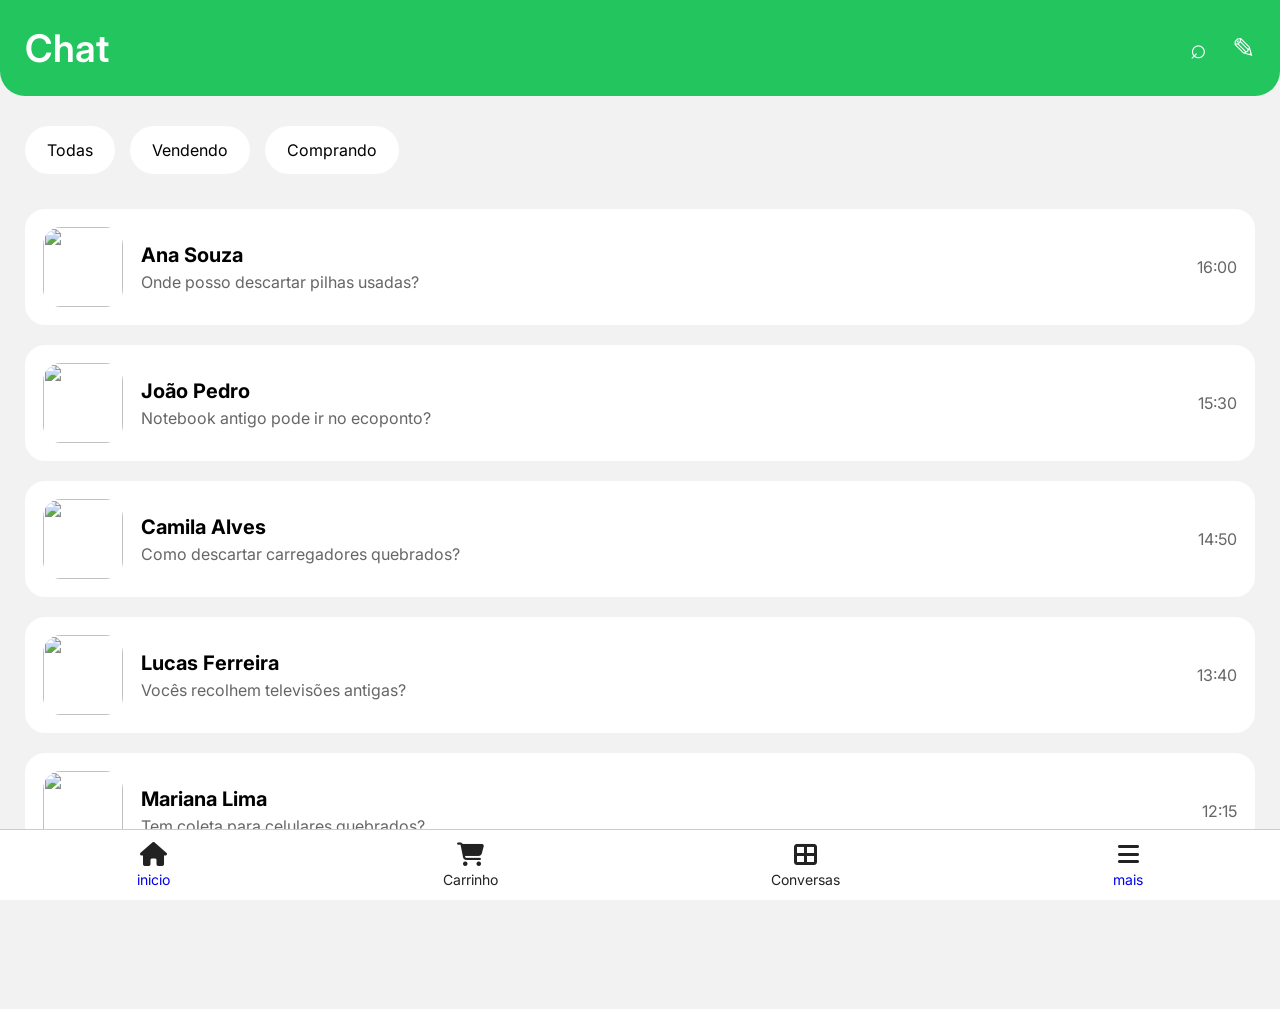
==== conversas.html @ bff2f982 "Add files via upload" ====
<!DOCTYPE html>
<html lang="pt-br">
<head>
<meta charset="UTF-8">
<meta name="viewport" content="width=device-width, initial-scale=1.0">
<title>Chat Azul</title>
 
<link rel="preconnect" href="https://fonts.googleapis.com">
<link rel="preconnect" href="https://fonts.gstatic.com" crossorigin>
 
<link href="https://fonts.googleapis.com/css2?family=Inter:wght@400;500;600&display=swap" rel="stylesheet">
 
<style>
 
*{
    margin:0;
    padding:0;
    box-sizing:border-box;
    font-family:'Inter', sans-serif;
}
 
body{
    background:#f2f2f2;
}
 
/* CABEÇALHO */
 
.topo{
    display:flex;
    justify-content:space-between;
    align-items:center;
    background:#22C55E;
    padding:25px;
    border-radius:0 0 25px 25px;
    margin-bottom:30px;
}
 
.topo h1{
    font-size:38px;
    font-weight:600;
    color:white;
}
 
.icons{
    display:flex;
    gap:25px;
}
 
.icons span{
    font-size:28px;
    color:white;
    cursor:pointer;
    transition:0.3s;
}
 
/* HOVER AZUL */
.icons span:hover{
    color:#2563EB;
    transform:scale(1.2);
}
 
/* CONTEUDO */
 
.container{
    width:100%;
    padding:0 25px 120px;
}
 
/* FILTROS */
 
.filtros{
    display:flex;
    gap:15px;
    margin-bottom:35px;
}
 
.filtros button{
    padding:14px 22px;
    border:none;
    border-radius:30px;
    background:white;
    font-size:16px;
    cursor:pointer;
    transition:0.3s;
}
 
/* HOVER AZUL */
.filtros button:hover{
    background:#DBEAFE;
    color:#2563EB;
    transform:scale(1.05);
}
 
/* CONVERSAS */
 
.chat-item{
    display:flex;
    align-items:center;
    gap:18px;
    background:white;
    padding:18px;
    border-radius:20px;
    margin-bottom:20px;
    transition:0.3s;
    cursor:pointer;
}
 
/* HOVER AZUL */
.chat-item:hover{
    background:#DBEAFE;
    transform:scale(1.03);
    box-shadow:0 8px 18px rgba(37,99,235,0.25);
}
 
.chat-item img{
    width:80px;
    height:80px;
    border-radius:18px;
    object-fit:cover;
}
 
.info{
    flex:1;
}
 
.info h3{
    font-size:20px;
    margin-bottom:5px;
    transition:0.3s;
}
 
.info p{
    color:#666;
    transition:0.3s;
}
 
.chat-item:hover h3{
    color:#2563EB;
}
 
.chat-item:hover p{
    color:#1D4ED8;
}
 
.hora{
    color:#666;
}
 
/* MENU INFERIOR */
 
 .bottom{
      position:fixed;
      bottom:0;
      left:0;
      width:100%;
      background:#fff;
      display:flex;
      justify-content:space-around;
      padding:12px 0;
      border-top:1px solid #ccc;
    }
 
    .bottom-item{
      text-align:center;
      color:#222;
      font-size:14px;
      transition:0.3s;
      cursor:pointer;
    }
    a{
        text-decoration: none;
    }
 
    .bottom-item:hover{
      color:#3483fa;
      transform:translateY(-3px);
    }
 
    .bottom-item i{
      display:block;
      font-size:24px;
      margin-bottom:5px;
    }
 
</style>
 
<link rel="stylesheet" href="https://cdnjs.cloudflare.com/ajax/libs/font-awesome/6.5.1/css/all.min.css">
 
</head>
<body>
 
<!-- CABEÇALHO -->
<div class="topo">
 
    <h1>Chat</h1>
 
    <div class="icons">
        <span>⌕</span>
        <span>✎</span>
    </div>
 
</div>
 
<div class="container">
 
    <!-- FILTROS -->
    <div class="filtros">
        <button>Todas</button>
        <button>Vendendo</button>
        <button>Comprando</button>
    </div>
 
    <!-- CONVERSAS -->
    <div class="chat-item">
        <img src="https://images.unsplash.com/photo-1494790108377-be9c29b29330?q=80&w=400&auto=format&fit=crop">
 
        <div class="info">
            <h3>Ana Souza</h3>
            <p>Onde posso descartar pilhas usadas?</p>
        </div>
 
        <div class="hora">16:00</div>
    </div>
 
    <div class="chat-item">
        <img src="https://images.unsplash.com/photo-1500648767791-00dcc994a43e?q=80&w=400&auto=format&fit=crop">
 
        <div class="info">
            <h3>João Pedro</h3>
            <p>Notebook antigo pode ir no ecoponto?</p>
        </div>
 
        <div class="hora">15:30</div>
    </div>
 
    <div class="chat-item">
        <img src="https://images.unsplash.com/photo-1544005313-94ddf0286df2?q=80&w=400&auto=format&fit=crop">
 
        <div class="info">
            <h3>Camila Alves</h3>
            <p>Como descartar carregadores quebrados?</p>
        </div>
 
        <div class="hora">14:50</div>
    </div>
 
    <div class="chat-item">
        <img src="https://images.unsplash.com/photo-1506794778202-cad84cf45f1d?q=80&w=400&auto=format&fit=crop">
 
        <div class="info">
            <h3>Lucas Ferreira</h3>
            <p>Vocês recolhem televisões antigas?</p>
        </div>
 
        <div class="hora">13:40</div>
    </div>
 
    <div class="chat-item">
        <img src="https://images.unsplash.com/photo-1488426862026-3ee34a7d66df?q=80&w=400&auto=format&fit=crop">
 
        <div class="info">
            <h3>Mariana Lima</h3>
            <p>Tem coleta para celulares quebrados?</p>
        </div>
 
        <div class="hora">12:15</div>
    </div>
 
</div>
 
<!-- MENU INFERIOR -->
<div class="bottom">
 
    <div class="bottom-item">
        <i class="fa-solid fa-house"></i>
        <a href="index.html">inicio</a>
    </div>
 
    <div class="bottom-item">
        <i class="fa-solid fa-cart-shopping"></i>
        Carrinho
    </div>
 
    <div class="bottom-item">
        <i class="fa-solid fa-table-cells-large"></i>
        Conversas
    </div>
 
    <div class="bottom-item">
        <i class="fa-solid fa-bars"></i>
         <a href="mais.html">mais</a>
    </div>
 
</div>
 
</body>
</html>
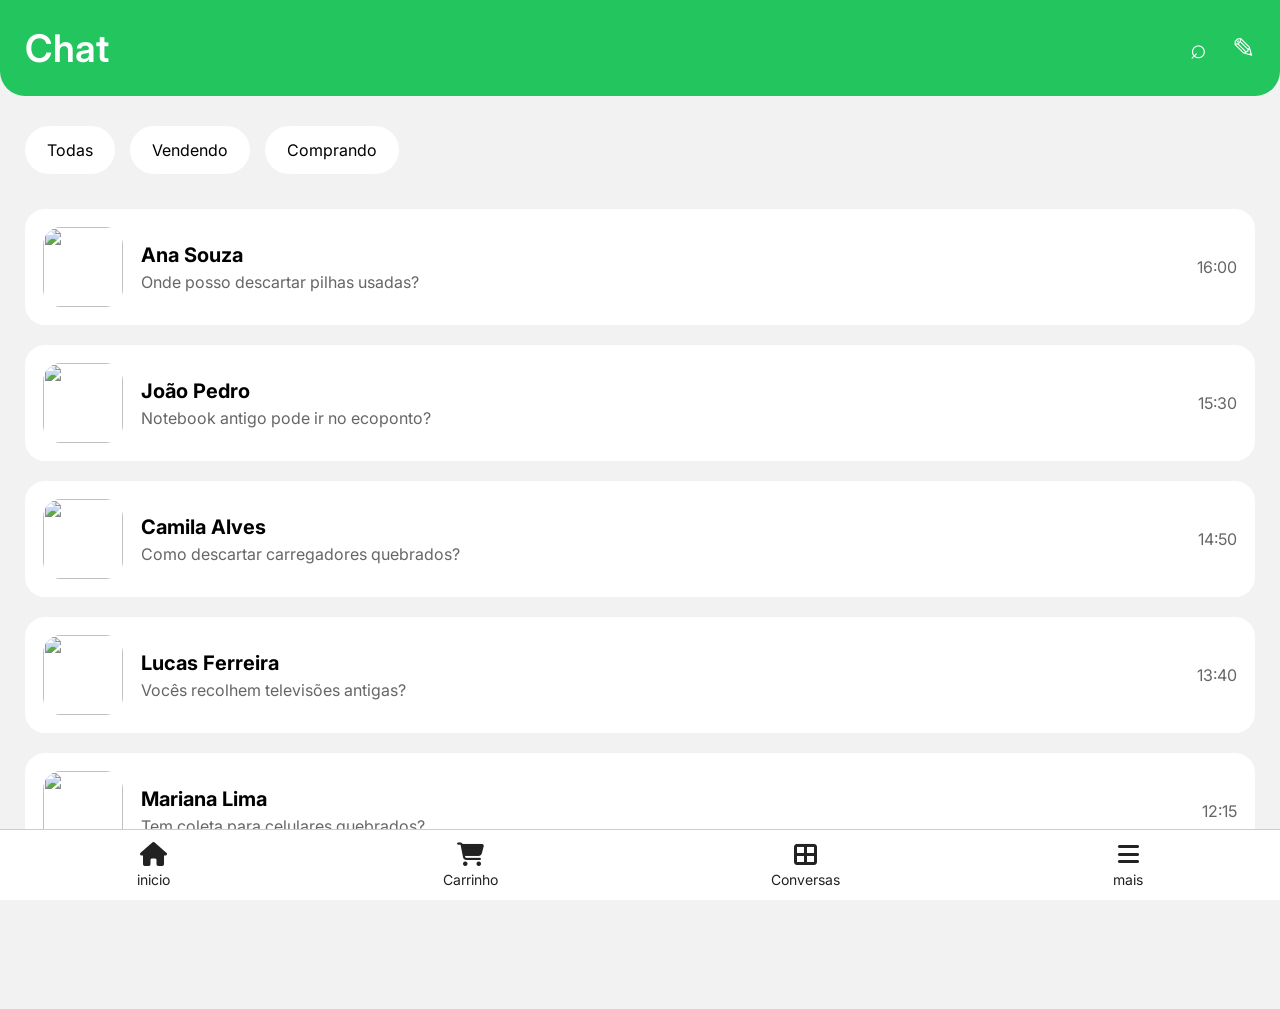
==== commit 835538a2: "Add files via upload" ====
--- a/conversas.html
+++ b/conversas.html
@@ -169,6 +169,7 @@
     }
     a{
         text-decoration: none;
+        color:inherit;
     }
  
     .bottom-item:hover{
